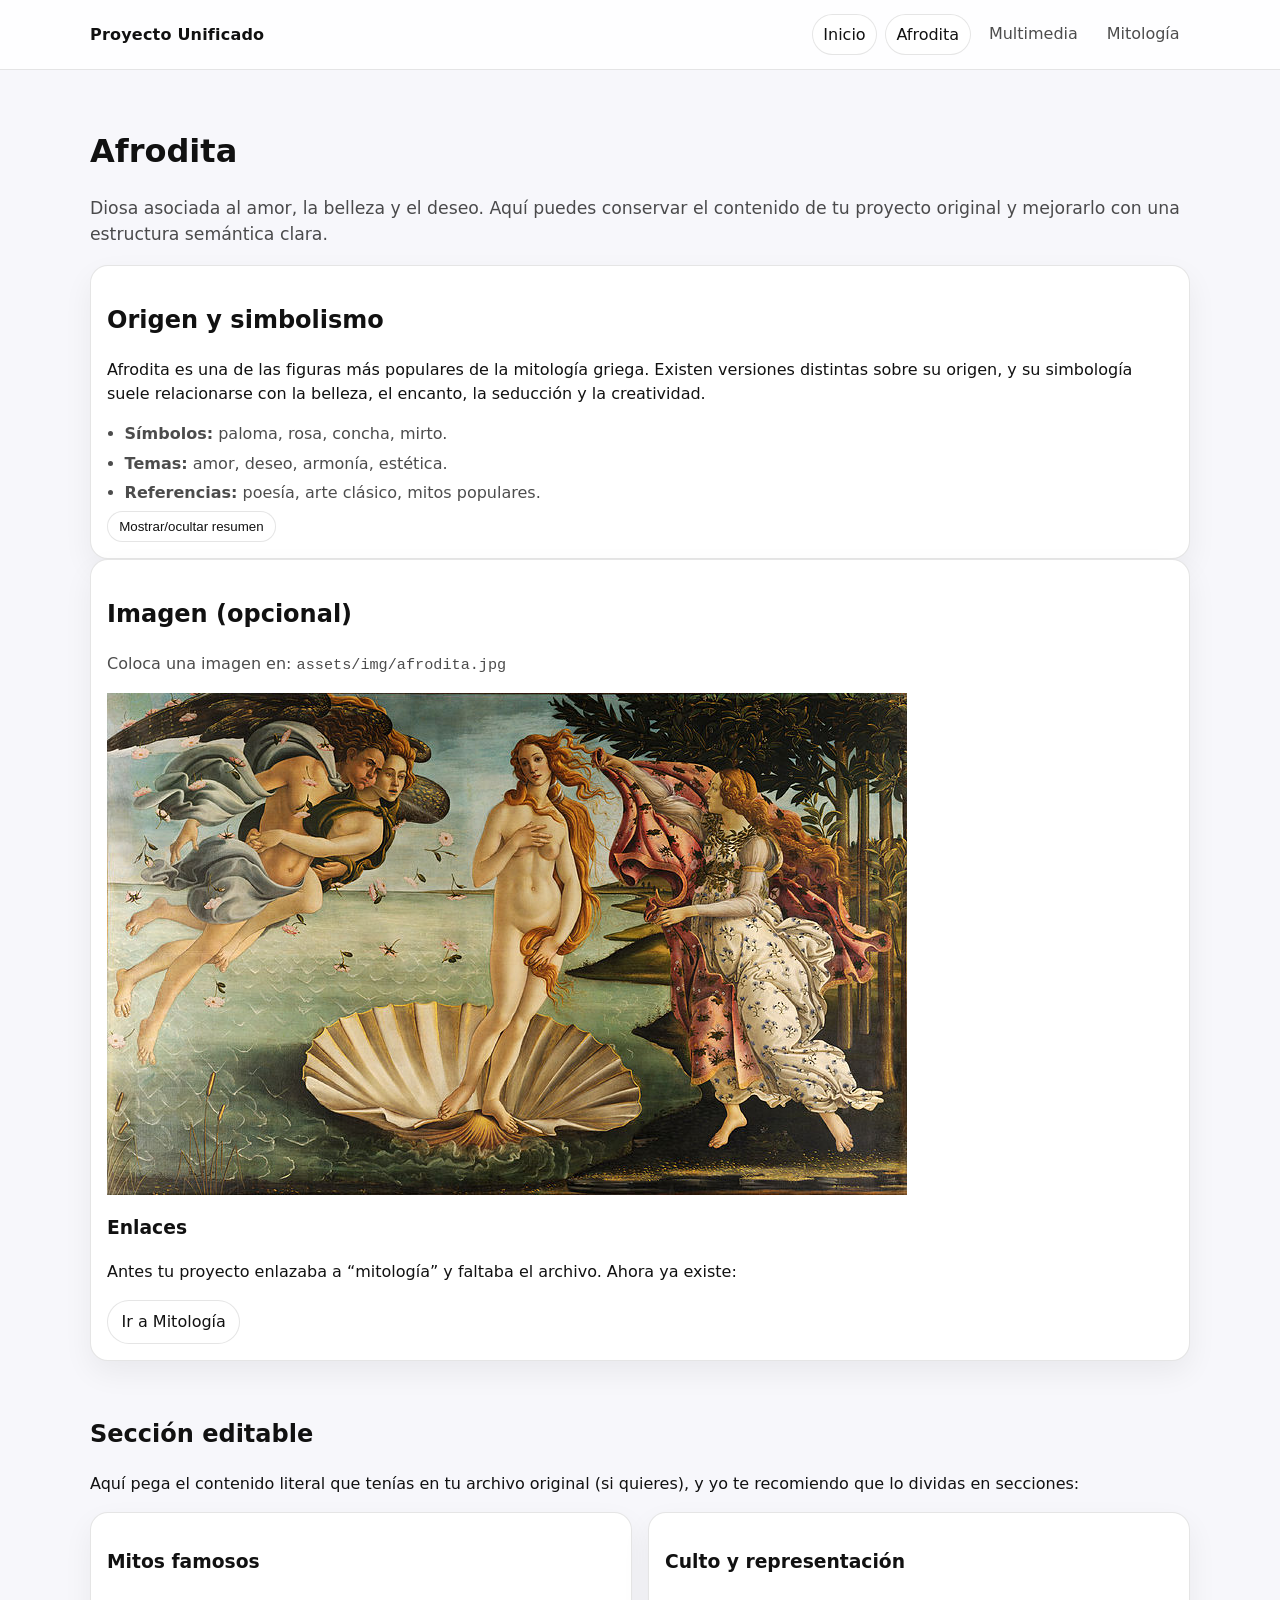
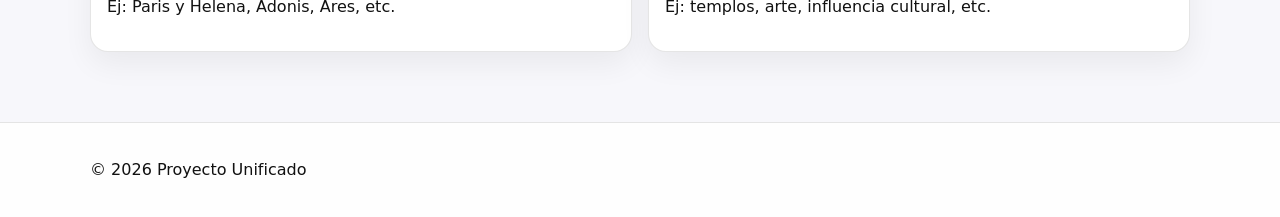
==== pages/afrodita.html @ 50193f99 "Add files via upload" ====
<!doctype html>
<html lang="es">
  <head>
    <meta charset="utf-8" />
    <meta name="viewport" content="width=device-width, initial-scale=1" />
    <title>Afrodita | Proyecto Unificado</title>

    <link rel="stylesheet" href="../css/style.css" />
    <script src="../js/app.js" defer></script>
  </head>
  <body>
    <header class="site-header">
      <div class="container header-inner">
        <a class="brand" href="../index.html">Proyecto Unificado</a>

        <nav class="site-nav" aria-label="Navegación principal">
          <a href="../index.html" data-nav="home">Inicio</a>
          <a href="./afrodita.html" data-nav="afrodita">Afrodita</a>
          <a href="./multimedia.html" data-nav="multimedia">Multimedia</a>
          <a href="./mitologia.html" data-nav="mitologia">Mitología</a>
        </nav>
      </div>
    </header>

    <main class="container section">
      <header class="page-header">
        <h1>Afrodita</h1>
        <p class="lead">
          Diosa asociada al amor, la belleza y el deseo. Aquí puedes conservar
          el contenido de tu proyecto original y mejorarlo con una estructura
          semántica clara.
        </p>
      </header>

      <section class="content-grid">
        <article class="card">
          <h2>Origen y simbolismo</h2>
          <p>
            Afrodita es una de las figuras más populares de la mitología griega.
            Existen versiones distintas sobre su origen, y su simbología suele
            relacionarse con la belleza, el encanto, la seducción y la
            creatividad.
          </p>
          <ul class="list">
            <li><strong>Símbolos:</strong> paloma, rosa, concha, mirto.</li>
            <li><strong>Temas:</strong> amor, deseo, armonía, estética.</li>
            <li>
              <strong>Referencias:</strong> poesía, arte clásico, mitos
              populares.
            </li>
          </ul>

          <button class="btn small" data-toggle="#afrodita-extra">
            Mostrar/ocultar resumen
          </button>
          <div id="afrodita-extra" class="collapsible" hidden>
            <p>
              Consejo: usa párrafos cortos y subtítulos. Eso hace que tu trabajo
              se vea “de nivel profesional”, no como un bloque gigante de texto.
            </p>
          </div>
        </article>

        <aside class="card">
          <h2>Imagen (opcional)</h2>
          <p class="muted">
            Coloca una imagen en: <code>assets/img/afrodita.jpg</code>
          </p>

          <img
            src="../assets/img/afrodita.jpg"
            alt="Afrodita (imagen opcional)"
            onerror="this.style.display = 'none'"
          />

          <div class="divider"></div>

          <h3>Enlaces</h3>
          <p>
            Antes tu proyecto enlazaba a “mitología” y faltaba el archivo. Ahora
            ya existe:
          </p>
          <a class="btn" href="./mitologia.html">Ir a Mitología</a>
        </aside>
      </section>

      <section class="section">
        <h2>Sección editable</h2>
        <p>
          Aquí pega el contenido literal que tenías en tu archivo original (si
          quieres), y yo te recomiendo que lo dividas en secciones:
        </p>

        <div class="grid-2">
          <article class="card">
            <h3>Mitos famosos</h3>
            <p>Ej: Paris y Helena, Adonis, Ares, etc.</p>
          </article>

          <article class="card">
            <h3>Culto y representación</h3>
            <p>Ej: templos, arte, influencia cultural, etc.</p>
          </article>
        </div>
      </section>
    </main>

    <footer class="site-footer">
      <div class="container footer-inner">
        <p>© <span id="year"></span> Proyecto Unificado</p>
      </div>
    </footer>
  </body>
</html>
---- css/style.css ----
/* =========================
   Theme variables (Light/Dark)
========================= */

:root {
  --bg: #f7f7fb;
  --surface: #ffffff;
  --text: #111111;
  --muted: rgba(0, 0, 0, 0.7);
  --border: rgba(0, 0, 0, 0.1);
  --shadow: 0 12px 30px rgba(0, 0, 0, 0.06);

  --primary: #111111;
  --primaryText: #ffffff;

  --radius: 18px;
}

html[data-theme="dark"] {
  --bg: #0b0d12;
  --surface: #10141d;
  --text: #f4f6fb;
  --muted: rgba(244, 246, 251, 0.72);
  --border: rgba(255, 255, 255, 0.12);
  --shadow: 0 14px 40px rgba(0, 0, 0, 0.55);

  --primary: #f4f6fb;
  --primaryText: #0b0d12;
}

/* =========================
   Base / Reset
========================= */
* {
  box-sizing: border-box;
}
html {
  scroll-behavior: smooth;
}
body {
  margin: 0;
  font-family:
    system-ui,
    -apple-system,
    Segoe UI,
    Roboto,
    Arial,
    sans-serif;
  line-height: 1.5;
  background: var(--bg);
  color: var(--text);
}

img,
video {
  max-width: 100%;
  height: auto;
  display: block;
}
a {
  color: inherit;
}
code {
  font-family:
    ui-monospace, SFMono-Regular, Menlo, Monaco, Consolas, "Liberation Mono",
    monospace;
  font-size: 0.95em;
}

.container {
  width: min(1100px, calc(100% - 2rem));
  margin-inline: auto;
}

.section {
  padding: 2.2rem 0;
}
.lead {
  font-size: 1.08rem;
  color: var(--muted);
}
.muted {
  color: var(--muted);
}

.kicker {
  display: inline-block;
  padding: 0.35rem 0.6rem;
  border: 1px solid var(--border);
  border-radius: 999px;
  background: color-mix(in srgb, var(--surface) 88%, transparent);
  color: var(--muted);
  margin: 0 0 0.6rem;
}

/* =========================
   Header / Nav
========================= */
.site-header {
  position: sticky;
  top: 0;
  z-index: 20;
  background: color-mix(in srgb, var(--surface) 85%, transparent);
  backdrop-filter: blur(10px);
  border-bottom: 1px solid var(--border);
}

.header-inner {
  display: flex;
  align-items: center;
  justify-content: space-between;
  gap: 1rem;
  padding: 0.9rem 0;
}

.brand {
  text-decoration: none;
  font-weight: 900;
  letter-spacing: 0.2px;
}

.site-nav {
  display: flex;
  gap: 0.5rem;
  flex-wrap: wrap;
}

.site-nav a {
  text-decoration: none;
  padding: 0.45rem 0.65rem;
  border-radius: 999px;
  color: var(--muted);
}

.site-nav a:hover {
  background: color-mix(in srgb, var(--surface) 70%, transparent);
  color: var(--text);
}

.site-nav a.active {
  background: color-mix(in srgb, var(--surface) 55%, transparent);
  border: 1px solid var(--border);
  color: var(--text);
}

/* =========================
   Theme toggle
========================= */
.theme-toggle {
  display: inline-flex;
  align-items: center;
  gap: 0.5rem;
  border: 1px solid var(--border);
  background: var(--surface);
  color: var(--text);
  padding: 0.45rem 0.65rem;
  border-radius: 999px;
  cursor: pointer;
  box-shadow: var(--shadow);
}
.theme-toggle:hover {
  transform: translateY(-1px);
}

/* =========================
   Hero
========================= */
.hero {
  padding: 2.2rem 0 1.2rem;
}

.hero-grid {
  display: grid;
  gap: 1.2rem;
  grid-template-columns: 1.6fr 0.65fr;
  align-items: start;
}

.hero-copy h1 {
  font-size: clamp(2rem, 4vw, 3rem);
  line-height: 1.1;
  margin: 0.25rem 0 0.6rem;
}

.hero-stats {
  margin-top: 1.2rem;
  display: grid;
  grid-template-columns: repeat(3, 1fr);
  gap: 0.8rem;
}

.stat {
  border: 1px solid var(--border);
  border-radius: var(--radius);
  padding: 0.85rem;
  background: var(--surface);
  box-shadow: var(--shadow);
}
.stat-number {
  font-weight: 800;
}
.stat-label {
  display: block;
  color: var(--muted);
  font-size: 0.95rem;
  margin-top: 0.2rem;
}

/* ===== FIX DEFINITIVO TAMAÑO FOTO ===== */
.hero-card {
  max-width: 420px; /* hace más angosta la columna derecha */
  margin-left: auto; /* la pega a la derecha bonito */
}

.profile {
  width: 100%;
  max-width: 380px; /* límite real del cuadro de la foto */
  margin-inline: auto;
}

.profile-img {
  width: 100%;
  height: 280px; /* <- AQUÍ se nota el cambio sí o sí */
  max-width: 380px;
  object-fit: cover;
  border-radius: calc(var(--radius) - 6px);
}

.profile-fallback {
  padding: 0.75rem;
  border-radius: calc(var(--radius) - 6px);
  border: 1px dashed var(--border);
  color: var(--muted);
}

.card-line {
  height: 1px;
  background: var(--border);
  margin: 1rem 0;
}

.quick-links {
  display: flex;
  gap: 0.5rem;
  flex-wrap: wrap;
}

.chip {
  text-decoration: none;
  border: 1px solid var(--border);
  padding: 0.35rem 0.6rem;
  border-radius: 999px;
  background: color-mix(in srgb, var(--surface) 82%, transparent);
  color: var(--muted);
}
.chip:hover {
  color: var(--text);
}

/* =========================
   Cards / Tiles / Grids
========================= */
.card {
  background: var(--surface);
  border: 1px solid var(--border);
  border-radius: var(--radius);
  padding: 1rem;
  box-shadow: var(--shadow);
}

.about-grid {
  display: grid;
  gap: 1rem;
  grid-template-columns: 1.4fr 0.9fr;
  align-items: start;
}

.about-text {
  color: var(--muted);
  margin-top: 0.5rem;
}

.grid-2,
.grid-3 {
  display: grid;
  gap: 1rem;
}
.grid-2 {
  grid-template-columns: repeat(2, 1fr);
}
.grid-3 {
  grid-template-columns: repeat(3, 1fr);
}

.tile {
  text-decoration: none;
  display: block;
  background: var(--surface);
  border: 1px solid var(--border);
  border-radius: var(--radius);
  padding: 1rem;
  box-shadow: var(--shadow);
  transition:
    transform 0.12s ease,
    box-shadow 0.12s ease;
}
.tile:hover {
  transform: translateY(-2px);
}

/* =========================
   Buttons / Interactions
========================= */
.actions {
  display: flex;
  gap: 0.7rem;
  flex-wrap: wrap;
  margin-top: 1rem;
}

.btn {
  display: inline-block;
  text-decoration: none;
  border: 1px solid var(--border);
  background: var(--surface);
  color: var(--text);
  padding: 0.55rem 0.85rem;
  border-radius: 999px;
  cursor: pointer;
}

.btn:hover {
  transform: translateY(-1px);
}

.btn.primary {
  background: var(--primary);
  color: var(--primaryText);
  border-color: color-mix(in srgb, var(--primary) 55%, var(--border));
}

.btn.small {
  padding: 0.45rem 0.7rem;
}

.collapsible {
  margin-top: 0.7rem;
  padding-top: 0.7rem;
  border-top: 1px solid var(--border);
}

.list {
  margin: 0.5rem 0 0;
  padding-left: 1.1rem;
  color: var(--muted);
}
.list li {
  margin: 0.35rem 0;
}

/* =========================
   Footer
========================= */
.site-footer {
  border-top: 1px solid var(--border);
  background: color-mix(in srgb, var(--surface) 88%, transparent);
  padding: 1.2rem 0;
}
.footer-inner {
  display: flex;
  justify-content: space-between;
  gap: 1rem;
  flex-wrap: wrap;
}

/* =========================
   Responsive
========================= */
@media (max-width: 900px) {
  .hero-grid {
    grid-template-columns: 1fr;
  }
  .about-grid {
    grid-template-columns: 1fr;
  }
  .grid-3 {
    grid-template-columns: 1fr;
  }
  .grid-2 {
    grid-template-columns: 1fr;
  }
  .hero-stats {
    grid-template-columns: 1fr;
  }
}
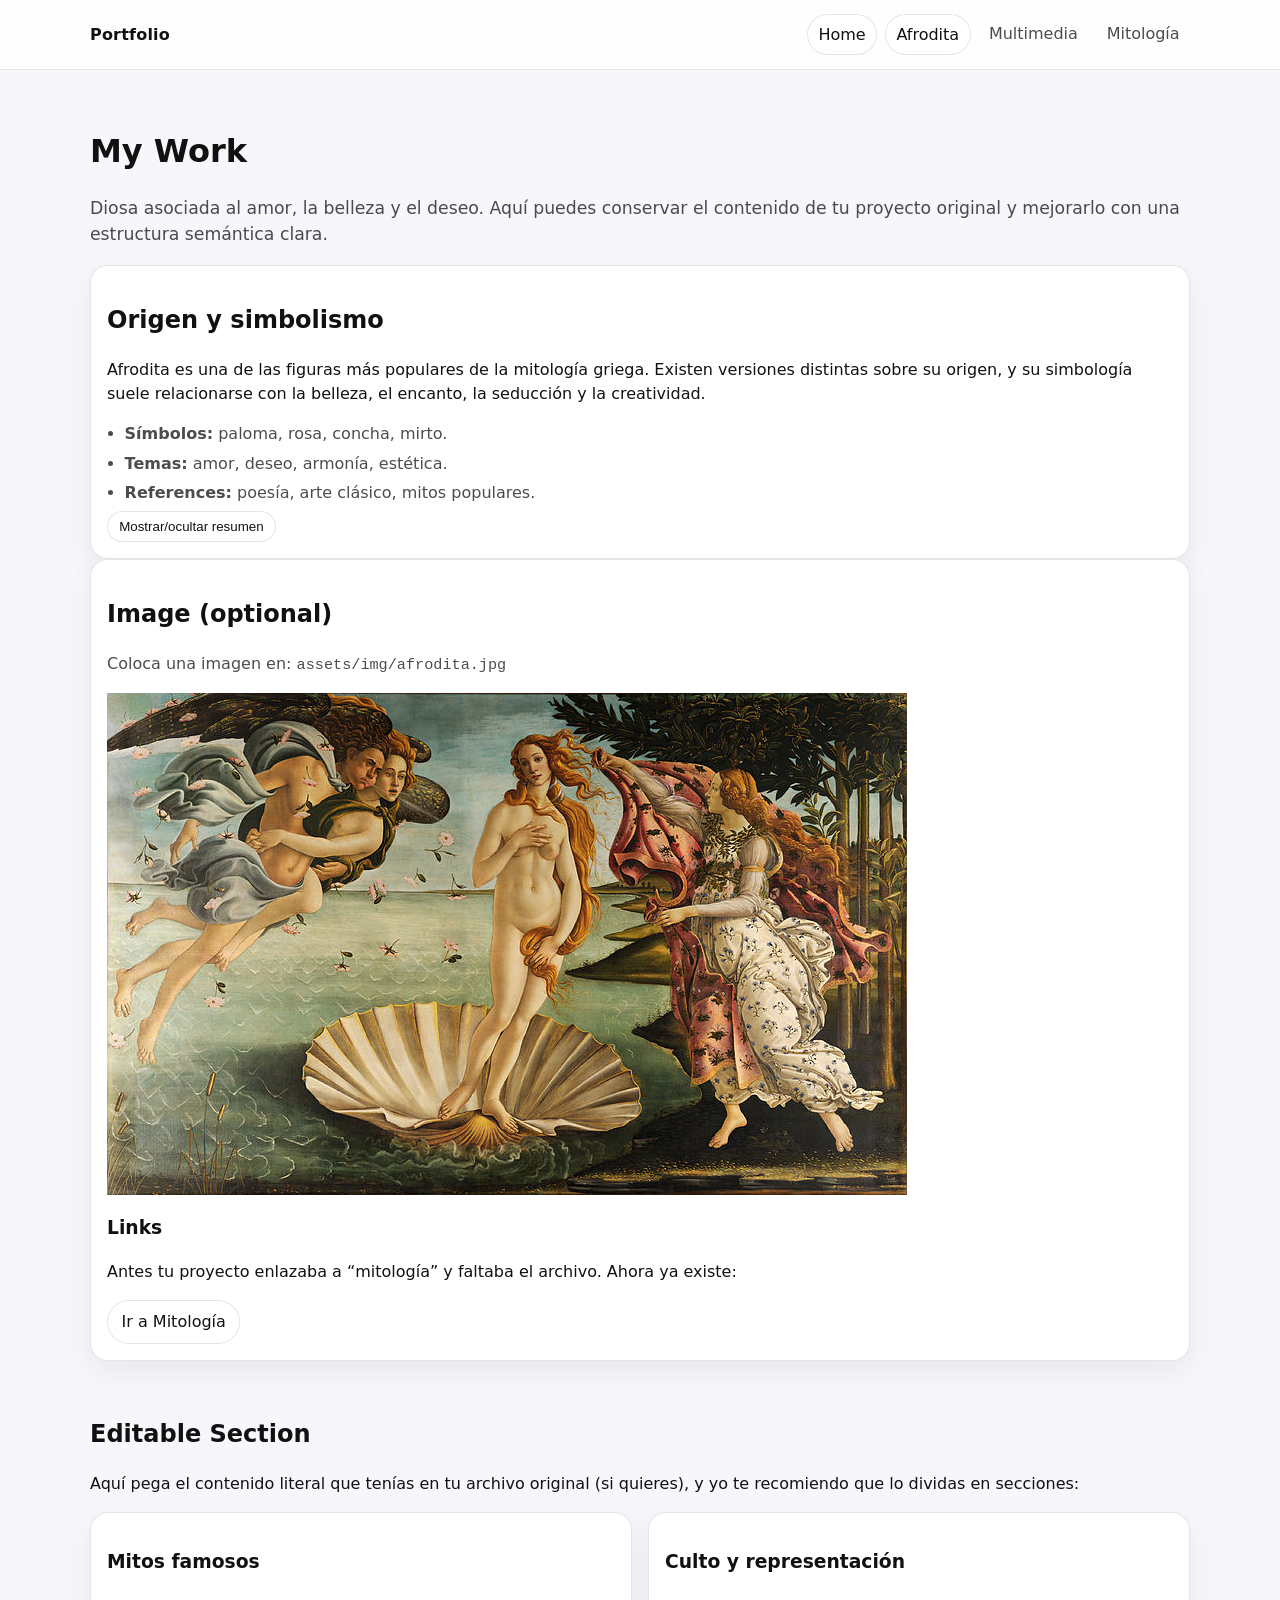
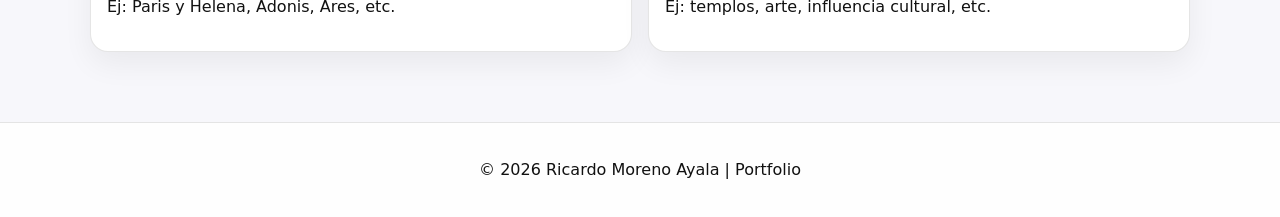
==== commit 8c30c092: "Add files via upload" ====
--- a/pages/afrodita.html
+++ b/pages/afrodita.html
@@ -3,7 +3,7 @@
   <head>
     <meta charset="utf-8" />
     <meta name="viewport" content="width=device-width, initial-scale=1" />
-    <title>Afrodita | Proyecto Unificado</title>
+    <title>Ricardo Moreno Ayala | Portfolio</title>
 
     <link rel="stylesheet" href="../css/style.css" />
     <script src="../js/app.js" defer></script>
@@ -11,10 +11,10 @@
   <body>
     <header class="site-header">
       <div class="container header-inner">
-        <a class="brand" href="../index.html">Proyecto Unificado</a>
+        <a class="brand" href="../index.html">Portfolio</a>
 
         <nav class="site-nav" aria-label="Navegación principal">
-          <a href="../index.html" data-nav="home">Inicio</a>
+          <a href="../index.html" data-nav="home">Home</a>
           <a href="./afrodita.html" data-nav="afrodita">Afrodita</a>
           <a href="./multimedia.html" data-nav="multimedia">Multimedia</a>
           <a href="./mitologia.html" data-nav="mitologia">Mitología</a>
@@ -24,7 +24,7 @@
 
     <main class="container section">
       <header class="page-header">
-        <h1>Afrodita</h1>
+        <h1>My Work</h1>
         <p class="lead">
           Diosa asociada al amor, la belleza y el deseo. Aquí puedes conservar
           el contenido de tu proyecto original y mejorarlo con una estructura
@@ -45,7 +45,7 @@
             <li><strong>Símbolos:</strong> paloma, rosa, concha, mirto.</li>
             <li><strong>Temas:</strong> amor, deseo, armonía, estética.</li>
             <li>
-              <strong>Referencias:</strong> poesía, arte clásico, mitos
+              <strong>References:</strong> poesía, arte clásico, mitos
               populares.
             </li>
           </ul>
@@ -62,7 +62,7 @@
         </article>
 
         <aside class="card">
-          <h2>Imagen (opcional)</h2>
+          <h2>Image (optional)</h2>
           <p class="muted">
             Coloca una imagen en: <code>assets/img/afrodita.jpg</code>
           </p>
@@ -75,7 +75,7 @@
 
           <div class="divider"></div>
 
-          <h3>Enlaces</h3>
+          <h3>Links</h3>
           <p>
             Antes tu proyecto enlazaba a “mitología” y faltaba el archivo. Ahora
             ya existe:
@@ -85,7 +85,7 @@
       </section>
 
       <section class="section">
-        <h2>Sección editable</h2>
+        <h2>Editable Section</h2>
         <p>
           Aquí pega el contenido literal que tenías en tu archivo original (si
           quieres), y yo te recomiendo que lo dividas en secciones:
@@ -107,7 +107,7 @@
 
     <footer class="site-footer">
       <div class="container footer-inner">
-        <p>© <span id="year"></span> Proyecto Unificado</p>
+        <p>© <span id="year"></span> Ricardo Moreno Ayala | Portfolio</p>
       </div>
     </footer>
   </body>
--- a/css/style.css
+++ b/css/style.css
@@ -17,7 +17,7 @@
 }
 
 html[data-theme="dark"] {
-  --bg: #0b0d12;
+  --bg: #151923;
   --surface: #10141d;
   --text: #f4f6fb;
   --muted: rgba(244, 246, 251, 0.72);
@@ -196,6 +196,24 @@
   background: var(--surface);
   box-shadow: var(--shadow);
 }
+.stat:hover {
+  transform: translateY(-2px);
+  transition:
+    0.6s,
+    box-shadow 0.5s;
+  border-color: #151923;
+  border-width: 1px;
+}
+
+html[data-theme="dark"] .stat:hover {
+  transform: translateY(-1px);
+  transition:
+    0.6s,
+    box-shadow 0.5s;
+  border-color: rgb(218, 218, 255);
+  border-width: 1px;
+}
+
 .stat-number {
   font-weight: 800;
 }
@@ -306,6 +324,14 @@
 }
 .tile:hover {
   transform: translateY(-2px);
+  border-color: #151923;
+  transition: 0.6s;
+}
+
+html[data-theme="dark"] .tile:hover {
+  transform: translateY(-2px);
+  border-color: ghostwhite;
+  transition: 0.6s;
 }
 
 /* =========================
@@ -368,8 +394,7 @@
 }
 .footer-inner {
   display: flex;
-  justify-content: space-between;
-  gap: 1rem;
+  justify-content: center;
   flex-wrap: wrap;
 }
 
